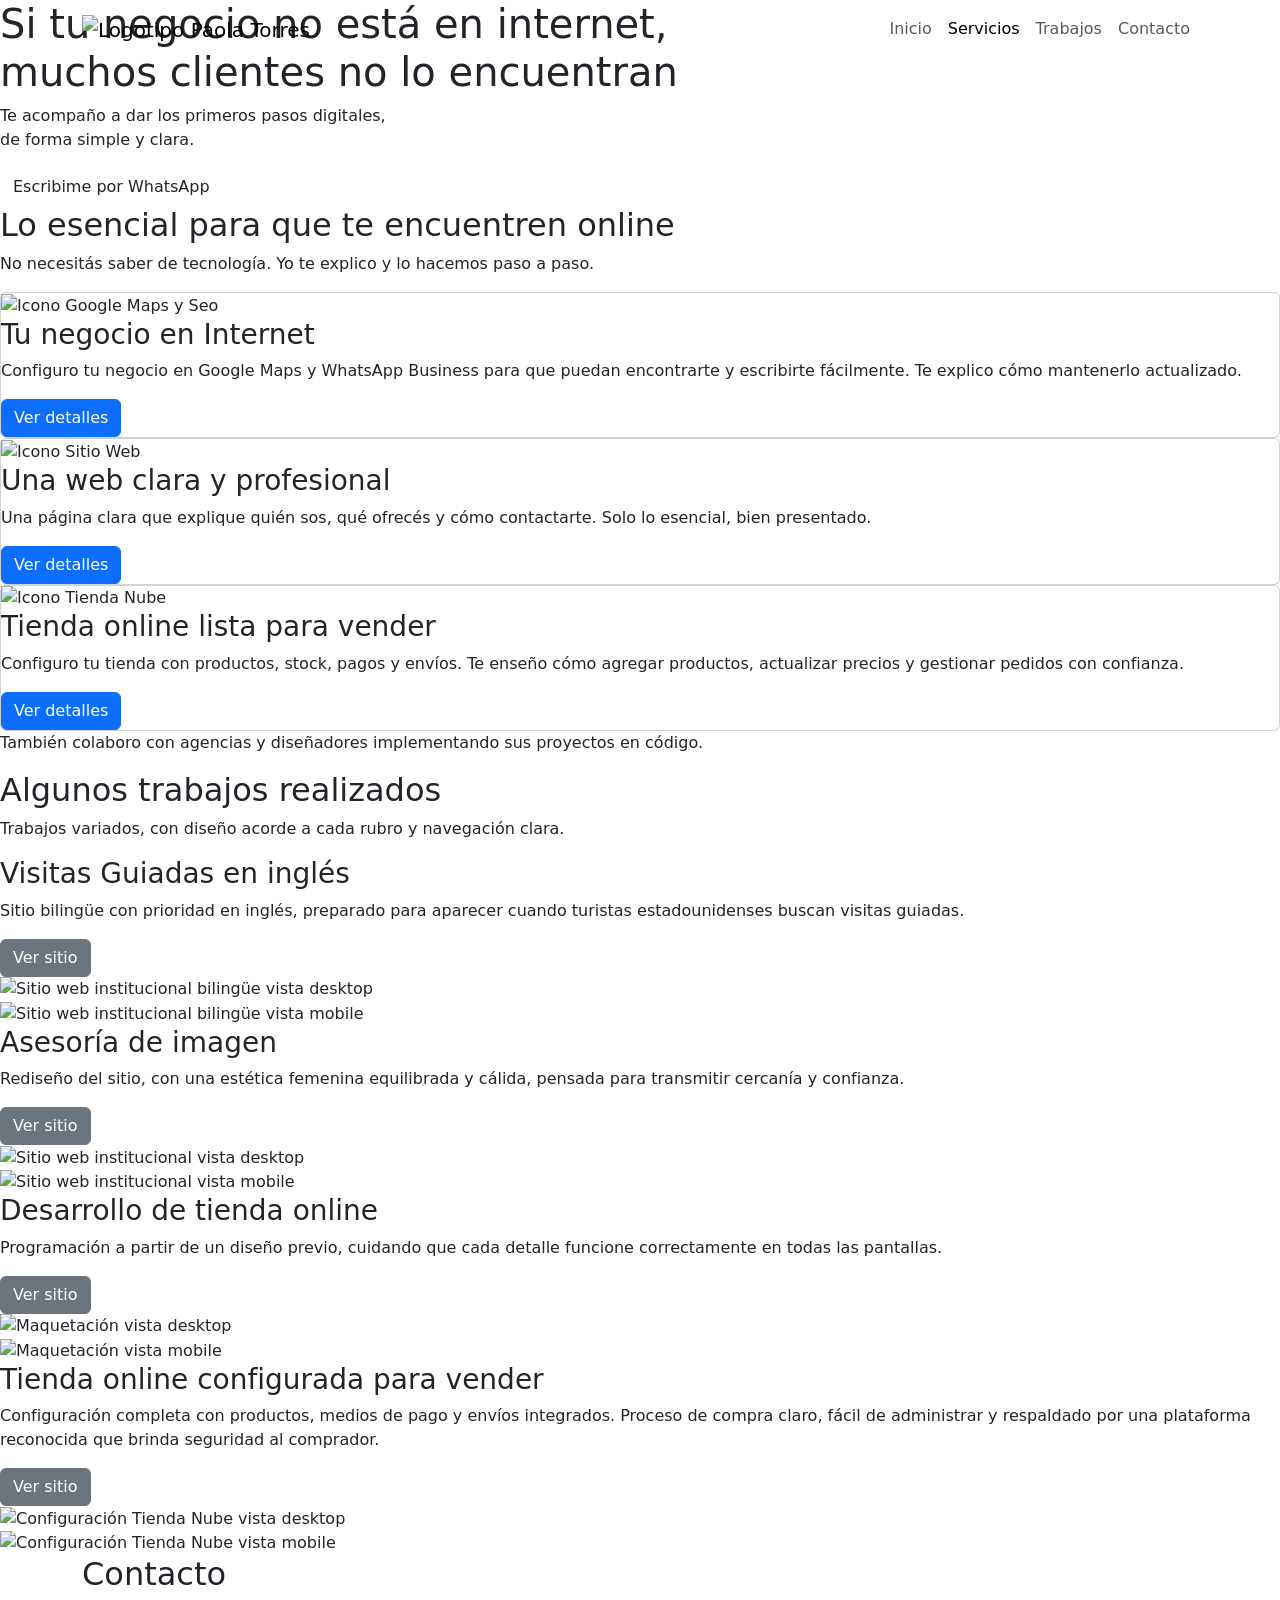
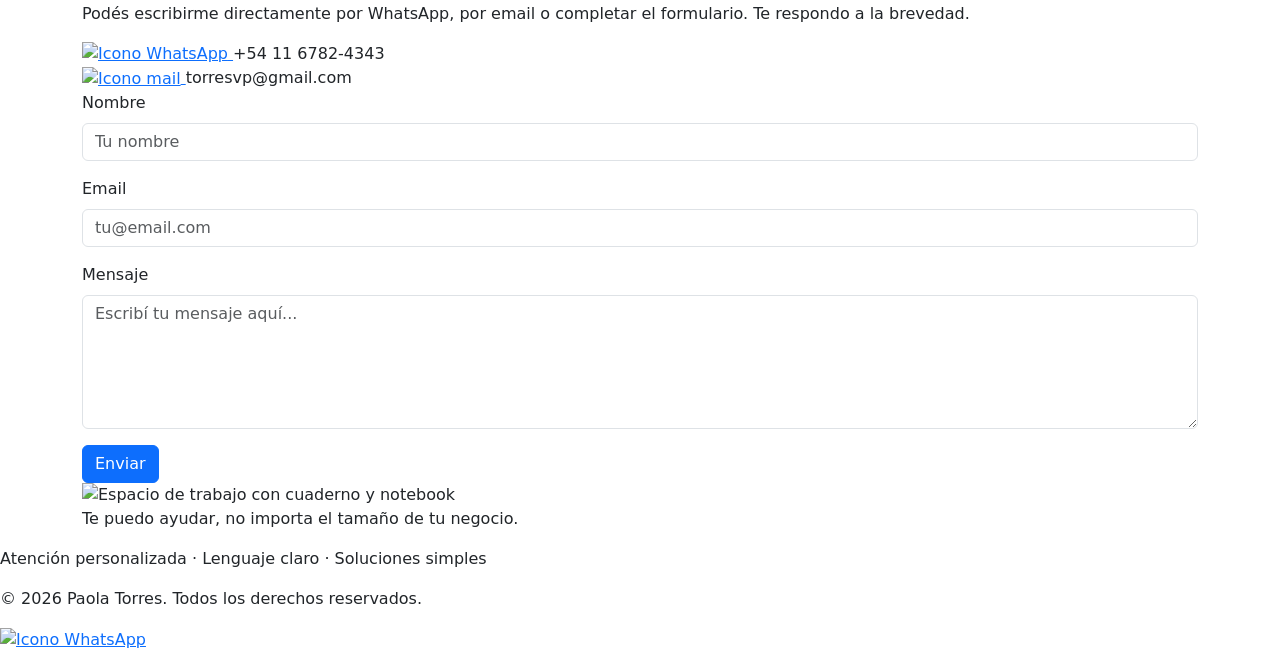
==== prototipos/index01.html @ 58202067 "responsive desktop, tablet y mobile" ====
<!DOCTYPE html>
<html lang="es">
<head>
    <meta charset="UTF-8">
    <meta name="viewport" content="width=device-width, initial-scale=1.0">

    <title>Paola Torres | Presencia digital</title>

    <!-- google fonts -->
    <link rel="preconnect" href="https://fonts.googleapis.com">
    <link rel="preconnect" href="https://fonts.gstatic.com" crossorigin>
    <link href="https://fonts.googleapis.com/css2?family=Raleway:ital,wght@0,100..900;1,100..900&display=swap" rel="stylesheet">

    <!-- Bootstrap -->
    <link href="https://cdn.jsdelivr.net/npm/bootstrap@5.3.8/dist/css/bootstrap.min.css" rel="stylesheet">

    <link rel="stylesheet" href="./css/styles01.css">
</head>
<body>

    <header class="header">

        <nav class="navbar navbar-expand-lg custom-navbar fixed-top">        

            <div class="container container-limit">
                
                <a class="navbar-brand mb-0" href="./index.html">
                    <img class="logotipo" src="./img/logo.jpeg" alt="Logotipo Paola Torres">
                </a>
                
                <button class="navbar-toggler" type="button" data-bs-toggle="collapse" data-bs-target="#navbarSupportedContent" aria-controls="navbarSupportedContent" aria-expanded="false" aria-label="Toggle navigation">
                    <span class="navbar-toggler-icon"></span>
                </button>
                
                <div class="collapse navbar-collapse" id="navbarSupportedContent">
                    <!-- ms-auto empuje a la derecha -->
                    <ul class="navbar-nav ms-auto mb-2 mb-lg-0">

                        <li class="nav-item"><a class="nav-link fw-medium" aria-current="page" href="./index.html#home">Inicio</a></li>                            
                        <li class="nav-item"><a class="nav-link fw-medium" href="./index.html#services">Servicios</a></li>
                        <li class="nav-item"><a class="nav-link fw-medium" href="./index.html#examples">Trabajos</a></li>
                        <li class="nav-item"><a class="nav-link fw-medium" href="./index.html#contact">Contacto</a></li>                    
                                                                        
                    </ul>

                </div>

            </div>
        </nav>

        <section class="hero" id="home">
        
            <div class="container-limit"> 

                <div class="hero__content">
                    <h1 class="hero__title">Si tu negocio no está en internet, <br>
                    muchos clientes no lo encuentran</h1>
                    <p class="hero__subtitle">Te acompaño a dar los primeros pasos digitales, <br>
                    de forma simple y clara. </p>
                    
                    <a 
                        href="https://wa.me/541167824343"
                        class="btn btn__hero-cta"
                        target="_blank"
                        rel="noopener noreferrer">
                        Escribime por WhatsApp
                    </a>
                </div>

            </div>
                        
        </section>

    </header>


    <main>

        <!-- SERVICIOS SERVICES -------------------------------------------------------------------->
        <section class="section services" id="services">
            
            <div class="container-limit">
                <h2 class="title">Lo esencial para que te encuentren online</h2>
                <p class="subtitle">
                No necesitás saber de tecnología. Yo te explico y lo hacemos paso a paso.
                </p>
                            

                <div class="services__grid">

                    <article class="card services__card">
                        <div class="card__content">
                            <img class="services__image" src="./img/iconoPinMap.png" alt="Icono Google Maps y Seo">


                            <h3 class="card__title">Tu negocio en Internet</h3>
                            <p class="card__text">Configuro tu negocio en Google Maps y WhatsApp Business para que puedan encontrarte y escribirte fácilmente.
                            Te explico cómo mantenerlo actualizado.</p>
                            <a href="#" class="btn btn-primary">Ver detalles</a>
                        </div>
                    </article>

                    <article class="card services__card">
                        <div class="card__content">                      
                            <img class="services__image" src="./img/iconoWebpage.png" alt="Icono Sitio Web">

                            <h3 class="card__title">Una web clara y profesional</h3>
                            <p class="card__text">Una página clara que explique quién sos, qué ofrecés y cómo contactarte.
                            Solo lo esencial, bien presentado.</p>
                            <a href="#" class="btn btn-primary">Ver detalles</a>
                        </div>
                    </article>
                             
                    <article class="card services__card">
                        <div class="card__content">
                            <img class="services__image" src="./img/iconoCarritoCompras.png" alt="Icono Tienda Nube">

                            <h3 class="card__title">Tienda online lista para vender</h3>
                            <p class="card__text">Configuro tu tienda con productos, stock, pagos y envíos.
                            Te enseño cómo agregar productos, actualizar precios y gestionar pedidos con confianza.</p>
                            <a href="#" class="btn btn-primary">Ver detalles</a>
                        </div>
                    </article>                    

                </div> <!-- fin del grid -->   

                <div>
                    <p class="microtext">
                    También colaboro con agencias y diseñadores implementando sus proyectos en código.
                    </p>
                </div>                 
            </div>

        <!-- fin section servicios -->
        </section>   

        <!-- EJEMPLOS EXAMPLES -------------------------------------------------------------------->        
        <section class="section examples" id="examples">
            <div class="container-limit">

                <h2 class="title">Algunos trabajos realizados</h2>
                <p class="subtitle">
                Trabajos variados, con diseño acorde a cada rubro y navegación clara.
                </p>                

                <!-- trabajo 1 -->
                <div class="examples__item">

                    <div class="examples__text">
                        <h3>Visitas Guiadas en inglés</h3>
                        <p>Sitio bilingüe con prioridad en inglés, preparado para aparecer cuando turistas estadounidenses buscan visitas guiadas.</p>
                        <a href="https://paolatorresmontangie.github.io/BAthematicwalkingtours/index.html" target="_blank" class="btn btn-secondary">Ver sitio</a>
                    </div>

                    <div class="examples__mockups">

                        <div class="mockup mockup--desktop">
                        <img src="./img/exampleVisitasGuiadas-desktop.jpeg" alt="Sitio web institucional bilingüe vista desktop">
                        </div>

                        <div class="mockup mockup--mobile">
                        <img src="./img/exampleVisitasGuiadas-mobile.jpeg" alt="Sitio web institucional bilingüe vista mobile">
                        </div>

                    </div>
                </div>

                <!-- trabajo 2 -->
                <div class="examples__item">

                    <div class="examples__text">
                        <h3>Asesoría de imagen</h3>
                        <p>Rediseño del sitio, con una estética femenina equilibrada y cálida, pensada para transmitir cercanía y confianza.</p>
                        <a href="https://paolatorresmontangie.github.io/Unamujerreal/" target="_blank" class="btn btn-secondary">Ver sitio</a>
                    </div>

                    <div class="examples__mockups">

                        <div class="mockup mockup--desktop">
                        <img src="./img/exampleAsesoriaImagen-desktop.jpeg" alt="Sitio web institucional vista desktop">
                        </div>

                        <div class="mockup mockup--mobile">
                        <img src="./img/exampleAsesoriaImagen-mobile.jpeg" alt="Sitio web institucional vista mobile">
                        </div>

                    </div>
                </div>


                <!-- trabajo 3 -->
                <div class="examples__item">

                    <div class="examples__text">
                        <h3>Desarrollo de tienda online</h3>
                        <p>Programación a partir de un diseño previo, cuidando que cada detalle funcione correctamente en todas las pantallas.</p>
                        <a href="https://paolatorresmontangie.github.io/Lowtian/" target="_blank" class="btn btn-secondary">Ver sitio</a>
                    </div>

                    <div class="examples__mockups">

                        <div class="mockup mockup--desktop">
                        <img src="./img/exampleLowtian-desktop.jpeg" alt="Maquetación vista desktop">
                        </div>

                        <div class="mockup mockup--mobile">
                        <img src="./img/exampleLowtian-mobile.jpeg" alt="Maquetación vista mobile">
                        </div>

                    </div>
                </div>

                <!-- trabajo 4 -->
                <div class="examples__item">

                    <div class="examples__text">
                        <h3>Tienda online configurada para vender</h3>
                        <p>Configuración completa con productos, medios de pago y envíos integrados.
                        Proceso de compra claro, fácil de administrar y respaldado por una plataforma reconocida que brinda seguridad al comprador.</p>
                        <a href="https://www.tacodereina.com.ar/" target="_blank" class="btn btn-secondary">Ver sitio</a>
                    </div>

                    <div class="examples__mockups">

                        <div class="mockup mockup--desktop">
                        <img src="./img/exampleTDR-desktop.jpeg" alt="Configuración Tienda Nube vista desktop">
                        </div>

                        <div class="mockup mockup--mobile">
                        <img src="./img/exampleTDR-mobile.jpeg" alt="Configuración Tienda Nube vista mobile">
                        </div>

                    </div>

                </div>

            </div>
            
        </section> <!-- fin section ejemplos -->   


        <!-- CONTACTO CONTACT -------------------------------------------------------------------->
        <section class="section contact" id="contact">
            
            <div class="container">
                <h2 class="title">Contacto</h2>    
                
                <p class="subtitle">
                Podés escribirme directamente por WhatsApp, por email o completar el formulario. Te respondo a la brevedad.
                </p>
                
                    <!-- datos de contacto -->
                <div class="contact__quick-contact">
                    <div class="contact__quick-line">
                        <a href="https://wa.me/541167824343" target="_blank" rel="noopener noreferrer">
                            <img class="contact__icon" src="./img/iconoWhatsapp.svg" alt="Icono WhatsApp">
                        </a>
                        <span class="contact__text">+54 11 6782-4343</span>
                    </div> 
                    <div class="contact__quick-line">
                        <a href="mailto:torresvp@gmail.com">
                            <img class="contact__icon" src="./img/iconoMail.svg" alt="Icono mail">
                        </a>
                        <span class="contact__text">torresvp@gmail.com</span>
                    </div>                    
                </div>
                      
                <div class="contact__grid">
                    <!-- Formulario -->
                    <div class="contact__form">

                        <form>
                            <!-- <legend class="visually-hidden">Formulaio de contacto</legend> -->

                            <div class="mb-3">
                                <label for="nombre" class="form-label">Nombre</label>
                                <input
                                    type="text"
                                    id="nombre"
                                    name="nombre"
                                    class="form-control"
                                    placeholder="Tu nombre"
                                    required>
                            </div>

                            <div class="mb-3">
                                <label for="email" class="form-label">Email</label>
                                <input
                                    type="email"
                                    id="email"
                                    name="email"
                                    class="form-control"
                                    placeholder="tu@email.com"
                                    required>
                            </div>                            

                            <div class="mb-3">
                                <label for="mensaje" class="form-label">Mensaje</label>
                                <textarea
                                    id="mensaje"
                                    name="mensaje"
                                    class="form-control"
                                    rows="5"
                                    placeholder="Escribí tu mensaje aquí..."
                                    required></textarea>
                            </div>

                            <button type="submit" class="btn btn-primary">Enviar</button>
                        </form>
                    
                    </div> <!-- fin de contact__form -->

                    <!-- Imagen -->
                    <div class="contact__image">
                        <img
                        src="./img/contact-aside.jpg"
                        alt="Espacio de trabajo con cuaderno y notebook"
                        >
                    </div>    
            
                </div> <!-- fin del grid -->   

                <div>
                    <p class="microtext">
                    Te puedo ayudar, no importa el tamaño de tu negocio.
                    </p>
                </div>                       
                          
                
            </div> <!-- fin container -->
                
        <!-- fin section contacto -->
        </section>

    </main>


    <footer class="site-footer">
        <div class="container-limit">
            <p class="footer-tagline">
            Atención personalizada · Lenguaje claro · Soluciones simples
            </p>

            <p class="footer-copy">
            © 2026 Paola Torres. Todos los derechos reservados.
            </p>
        </div>        
    </footer>

    <!-- boton flotante de WhatsApp -->
    <a href="https://wa.me/541167824343" target="_blank" rel="noopener noreferrer" class="whatsapp-float">
        <img class="contact__icon" src="./img/IconowhatsappFlotante.png" alt="Icono WhatsApp">
    </a>    

    <!-- Bootstrap -->
    <script src="https://cdn.jsdelivr.net/npm/bootstrap@5.3.8/dist/js/bootstrap.bundle.min.js"></script>   

    <!-- script para ancla section -->
    <script>
    document.addEventListener("DOMContentLoaded", () => {

    const sections = [
        "home",
        "services",
        "examples",
        "contact"
    ];
    const navLinks = document.querySelectorAll(".navbar-nav .nav-link");

    const options = {
        root: null,
        rootMargin: "0px 0px -60% 0px",
        threshold: 0
    };

    const observer = new IntersectionObserver((entries) => {
        entries.forEach(entry => {

        if (entry.isIntersecting) {
            const id = entry.target.getAttribute("id");

            navLinks.forEach(link => {
            const href = link.getAttribute("href");

            if (href.includes("#" + id)) {
                link.classList.add("active");
                link.setAttribute("aria-current", "page");
            } else {
                link.classList.remove("active");
                link.removeAttribute("aria-current");
            }

            });
        }
        });
    }, options);

    sections.forEach(sectionId => {
        const section = document.getElementById(sectionId);
        if (section) observer.observe(section);
    });

    });
    </script>    

</body>
</html>
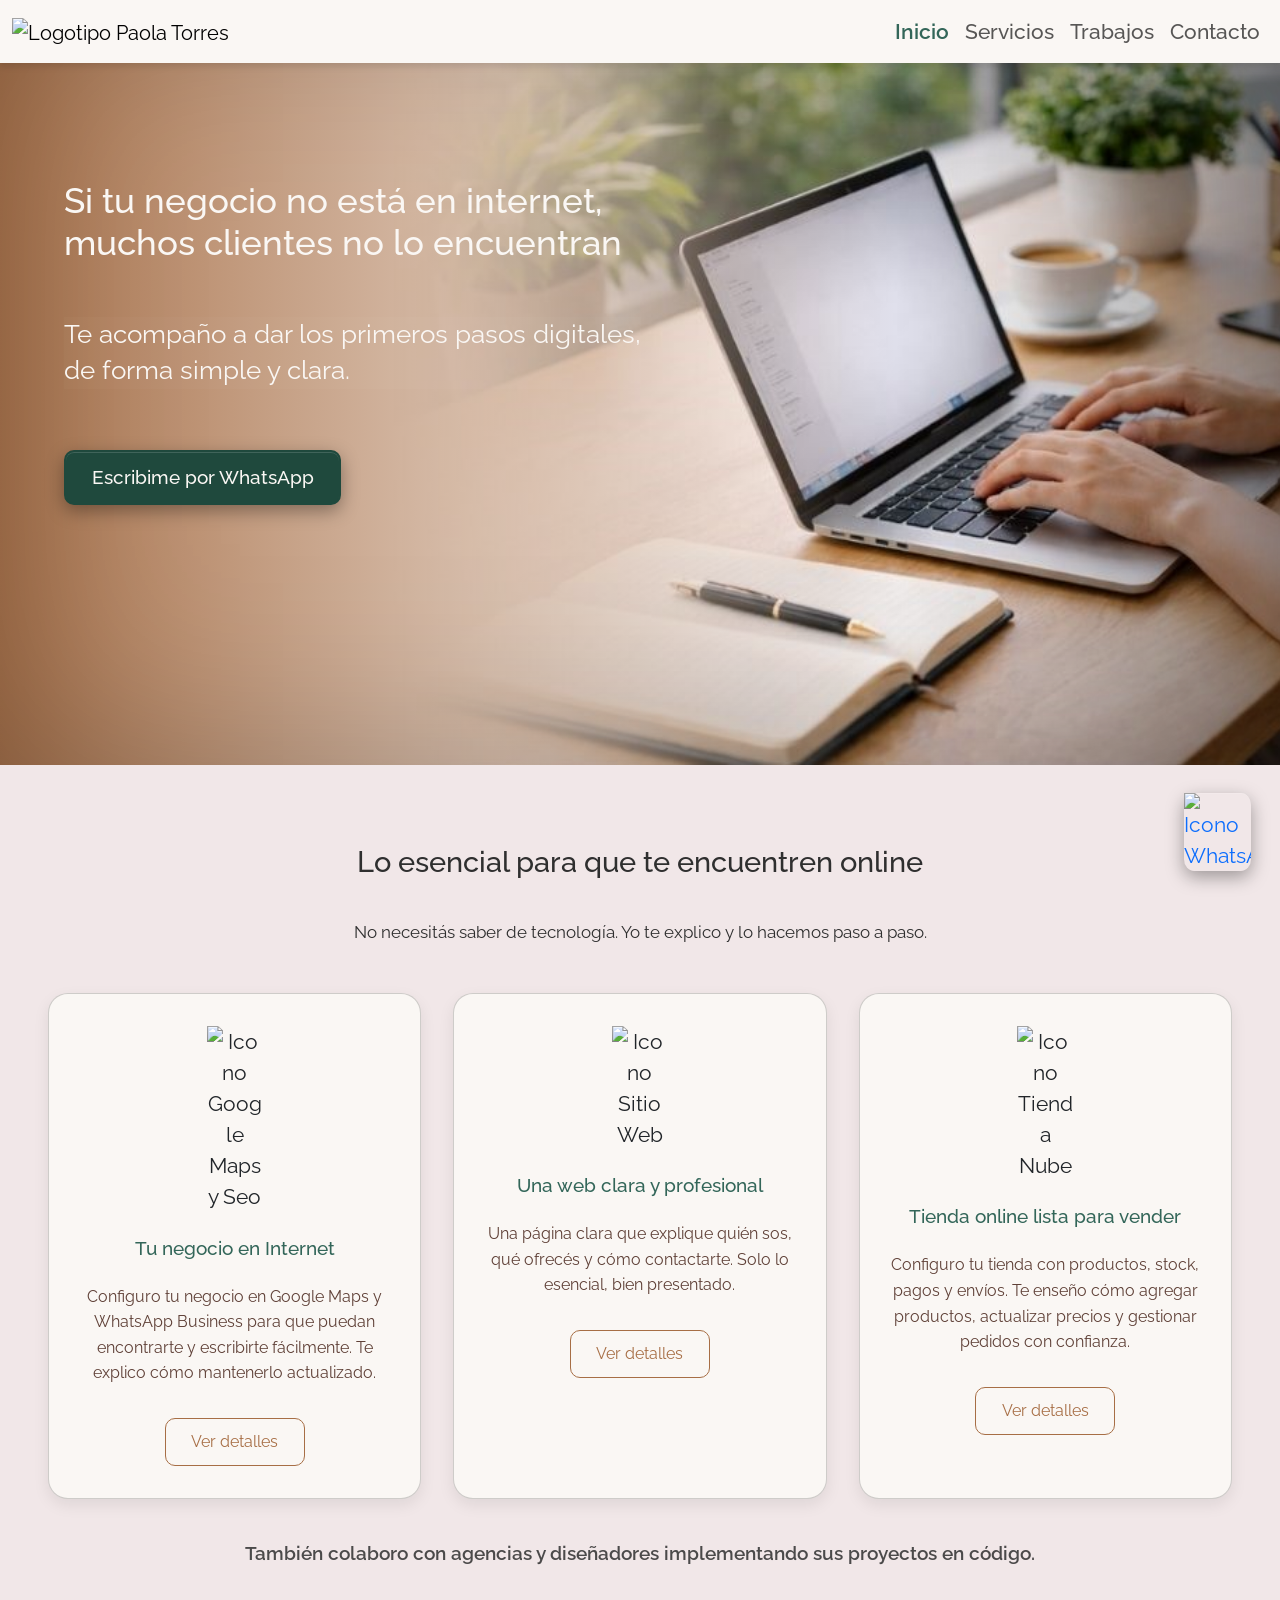
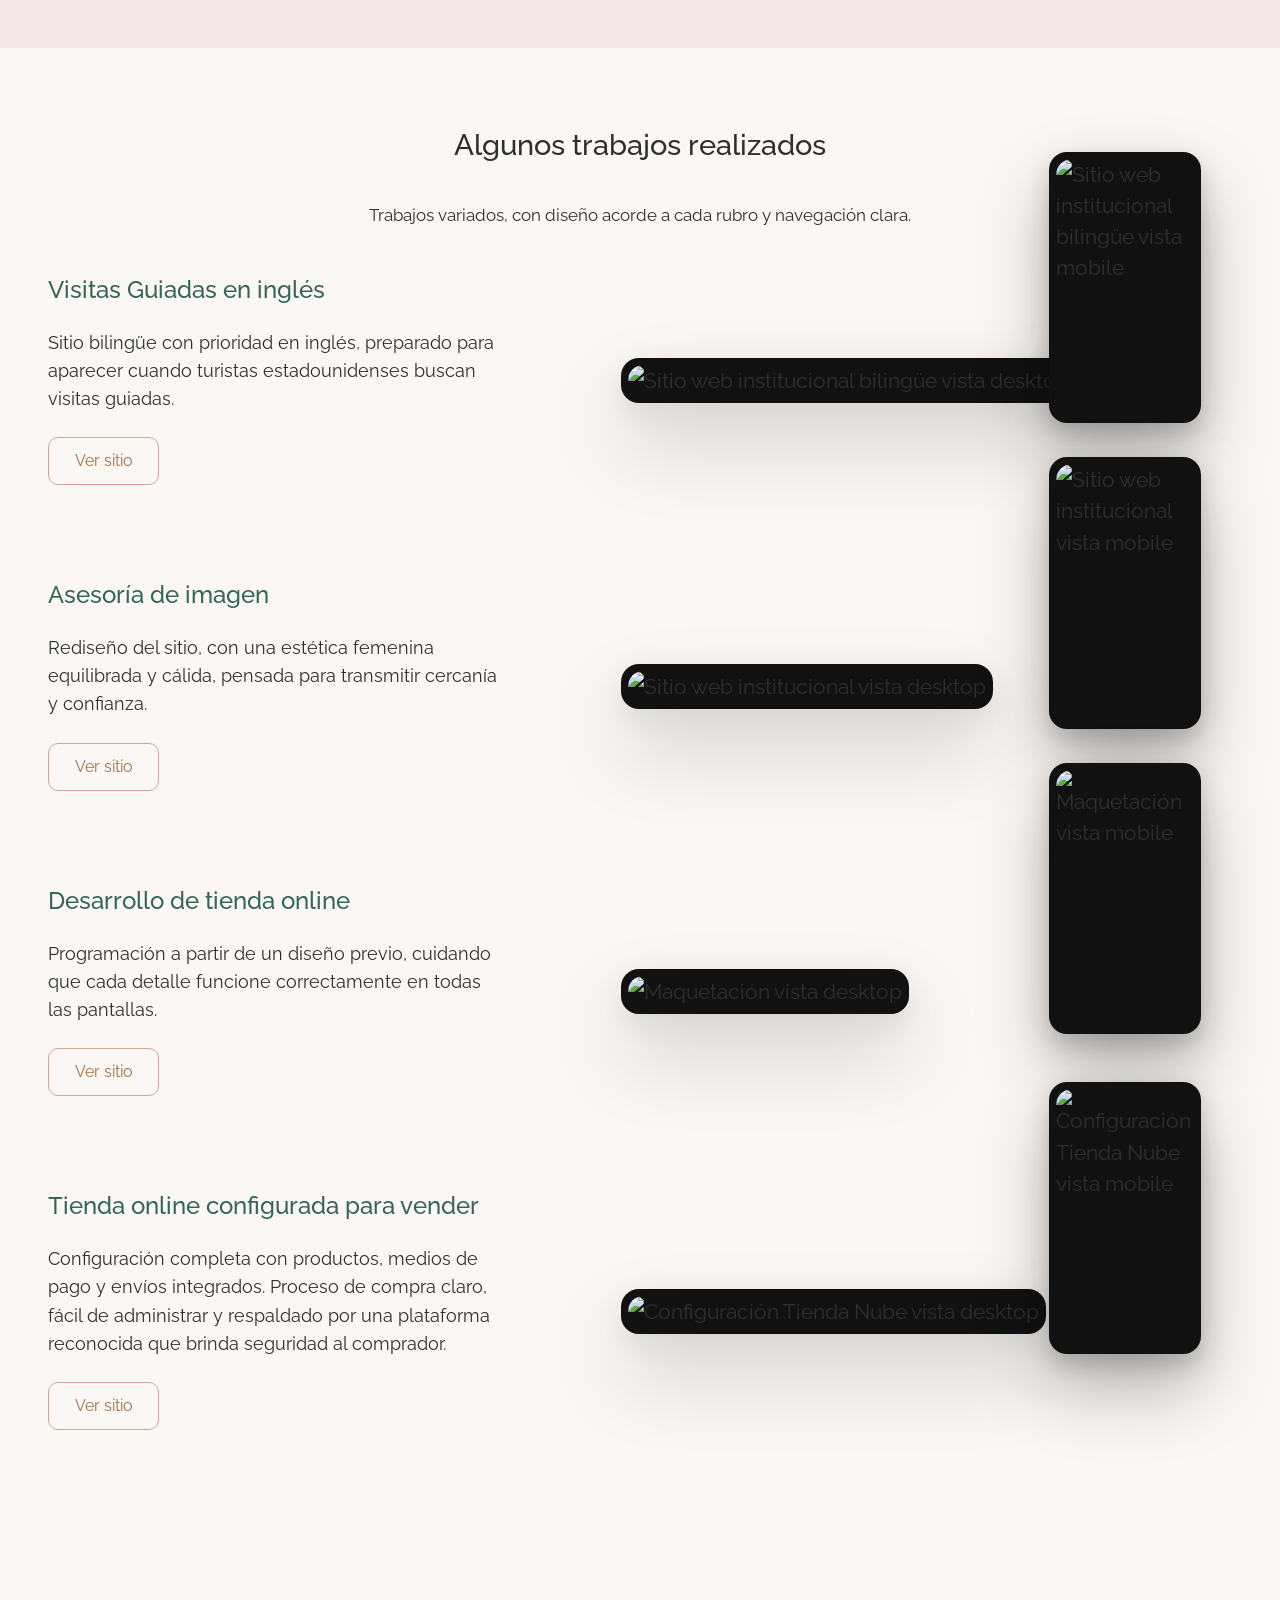
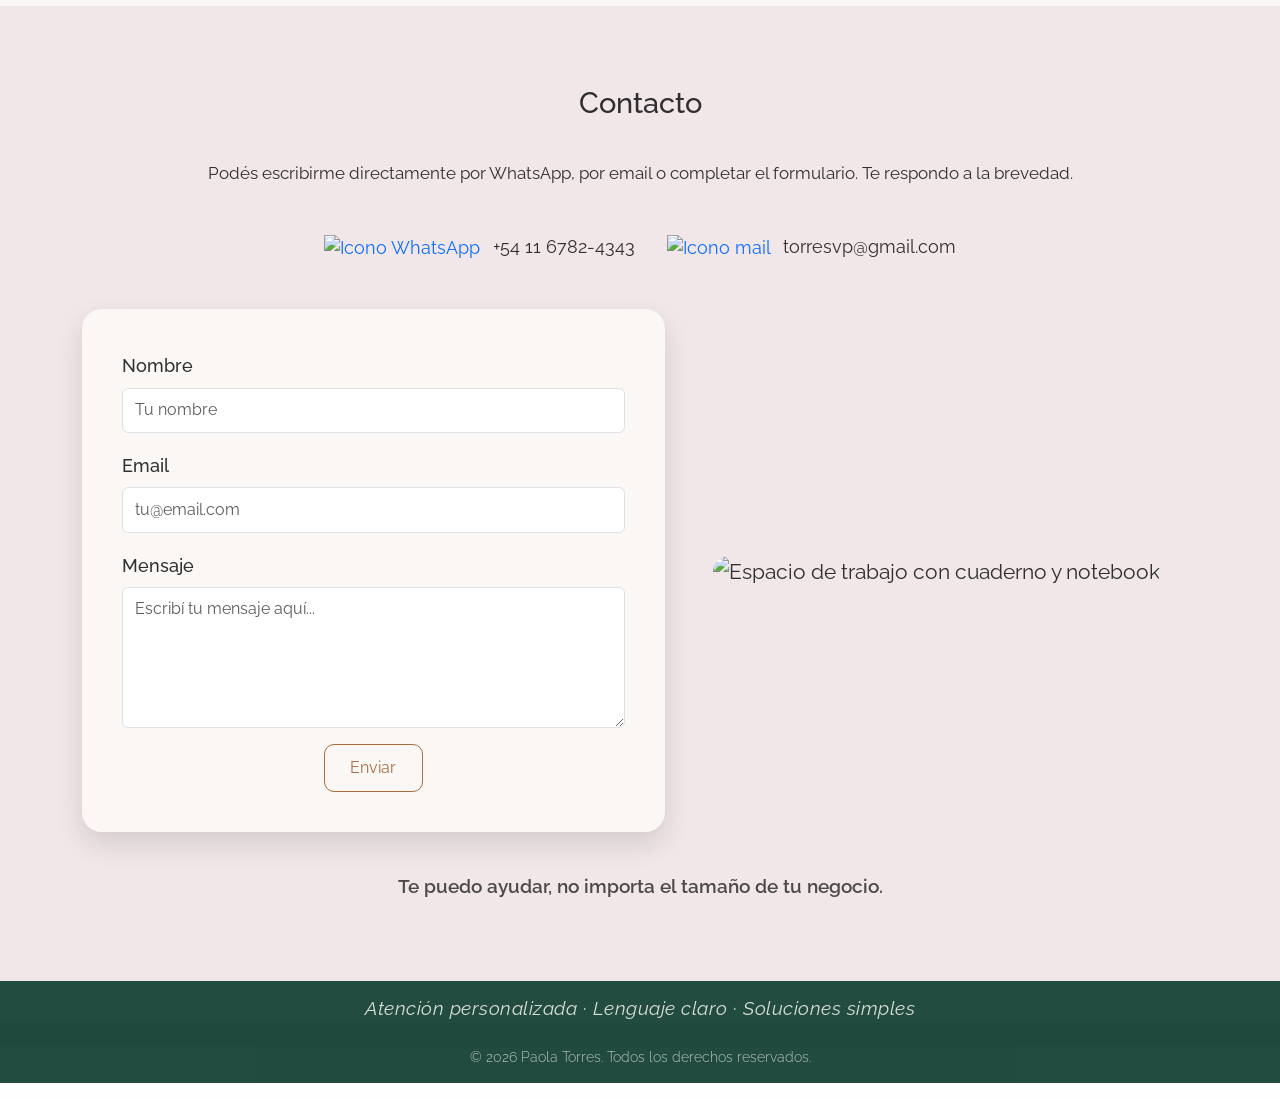
==== commit 8e53256a: "whatsapp flotante y mensajes en whatsapp y mail" ====
--- a/prototipos/index01.html
+++ b/prototipos/index01.html
@@ -14,7 +14,7 @@
     <!-- Bootstrap -->
     <link href="https://cdn.jsdelivr.net/npm/bootstrap@5.3.8/dist/css/bootstrap.min.css" rel="stylesheet">
 
-    <link rel="stylesheet" href="./css/styles01.css">
+    <link rel="stylesheet" href="./styles01.css">
 </head>
 <body>
 
--- a/prototipos/styles01.css
+++ b/prototipos/styles01.css
@@ -0,0 +1,745 @@
+/*
+verde muy oscuro (te papa green )
+#1f493d
+
+verde oscuro (verde stromboli)
+#336659
+
+marron oscuro (cape palliser)
+#a76e45
+
+marron calido (terracotta)
+#D9A38F
+
+color calido lila claro (soft peach)
+#f1e7e8 
+
+blanco marfil (ivory)
+#FAF7F4
+
+gris casi negro
+#2f2f2f
+*/
+
+/****** reset, generales y clases base *****************************************/
+* {
+  margin: 0;
+  padding: 0;
+  box-sizing: border-box;
+}
+
+body, p {
+  font-family: "Raleway", sans-serif;
+  font-size: 1.3rem;
+  font-optical-sizing: auto;
+  /* background-color: #FAF7F4; */
+  color: #2f2f2f;  
+  scroll-behavior: smooth;
+  background-color: #fffdfd05;  
+}
+
+a {
+  text-decoration: none;
+}
+
+/* elementos base -------------------------*/
+
+.section {
+  padding-top: 5rem;
+  padding-bottom: 5rem;
+  padding-left: 3rem;
+  padding-right: 3rem;
+  /* box-shadow: horizontal vertical desenfoque color */
+  /* box-shadow: 0 4px 12px #2f2f2f40; */
+}
+
+/* titulos */
+.title {
+  color: #2f2f2f;  
+  text-align: center;
+  /* font-size: 2.2rem; */
+  font-size: clamp(1.8rem, 2vw, 2.2rem);  
+  font-weight: 500;
+  padding-bottom: 2rem;
+  /* background-color: green; */
+}
+
+.subtitle {
+  /* font-size: 1.2rem; */
+  font-size: clamp(1rem, 1.3vw, 1.5rem); 
+  color: #2f2f2f; 
+  text-align: center;  
+  padding-bottom: 2rem;   
+  /* background-color: blue;      */
+}
+
+.card {
+  display: flex;
+  flex-direction: column;
+  align-items: center;  
+  border-radius: 20px;
+  text-align: center;  
+  padding-bottom: 0rem;  
+  /* box-shadow: 0 12px 28px rgba(0, 0, 0, 0.12);   */
+  box-shadow: 0 6px 16px rgba(0,0,0,0.08);
+}
+
+.card__content {
+  display: flex;
+  flex-direction: column;
+  align-items: center;
+  justify-content: flex-start;
+  flex: 1;
+  gap: 1rem;
+  padding: 2rem 1.5rem; /*alto y horizontal */
+}
+
+/* aplica estilos a todos los elementos hijos directos (o primer nivel) */
+.card__content > * {
+  /* margin-bottom: 0.8rem; */
+}
+
+.card__content > *:last-child {
+  /* margin-bottom: 0; */
+}
+
+.card__title {
+  font-size: clamp(1.2rem, 1.5vw, 1.8rem);    
+  font-weight: 500;
+  color: #336659;
+  margin-top: 0.5rem;
+}
+
+.card__text {
+  font-size: clamp(1rem, 1vw, 1.5rem);
+  /* font-size: 1.3rem; */
+  font-weight: 400;
+  line-height: 1.6;
+  /* color: #7a5248; */
+  color: #5f4037;
+  /* color: #2f2f2f; */
+}
+
+/* boton base */
+.btn {
+  font-size: clamp(1rem, 1.2vw, 1.2rem);
+  font-weight: 400;
+  text-decoration: none;
+  border-radius: 10px;
+
+  text-align: center;
+  width: auto;              /* deja que el botón tenga su tamaño natural */  
+  display: inline-block; /* en algunos botones se pisa */
+
+  padding: 0.7rem 1.6rem; /* espacio dentro del boton */
+  transition: transform 0.15s ease, box-shadow 0.15s ease;
+  box-shadow: 0 6px 18px rgba(0, 0, 0, 0.35), inset 0 1px 0 rgba(255, 255, 255, 0.15);  
+}
+
+.btn:hover {
+  background-color: #f3e4dd;
+  border: 1.5px solid #D9A38F;  
+  color: #a76e45;    
+  transform: translateY(-1px);  
+  box-shadow: 0 10px 26px rgba(0, 0, 0, 0.45), inset 0 1px 0 rgba(255, 255, 255, 0.25);
+}
+
+.btn-primary {
+  background-color: transparent;
+  border: 1.5px solid #a76e45;
+  color: #a76e45;
+  box-shadow: none;
+
+  display: block;           /* permite el margen auto */  
+  margin: 0 auto;           /* lo centra */
+}
+
+/* .btn-primary:hover {
+  background-color: #8f5e3a;
+  border-color: #a76e45;
+  color: #FAF7F4;
+} */
+
+.btn-secondary {
+  background-color: transparent;  /* sin fondo para que sea mas sutil */
+  border: 1.5px solid #D9A38F;
+  color: #a76e45;
+  box-shadow: none;  /* elimina sombra para que sea mas sutil */
+}
+
+/* .btn-primary:hover {
+  background-color: #f3e4dd;
+  border: 1.5px solid #D9A38F;  
+  color: #a76e45;  
+} */
+
+/*.btn-secondary:hover {
+  background-color: #f3e4dd;
+  border: 1.5px solid #D9A38F;  
+  color: #a76e45;  
+} */
+
+
+.microtext {
+  font-size: 1.2rem;
+  font-weight: 600;
+  color: #2f2f2f;
+  opacity: 0.85;
+  text-align: center;  
+  margin-top: 2.5rem;
+  margin-bottom: 0;
+  /* background-color: olive; */
+}
+
+
+/* header -------------------------*/
+
+/* bootstrap navbar personalizada */
+.custom-navbar {
+    background-color: #FAF7F4 !important;
+    /* background-color: rgba(250, 247, 244, 0.95);
+    backdrop-filter: blur(6px); */
+   
+    box-shadow: 0 4px 6px rgba(0, 0, 0, 0.1);
+    /* links a la derecha en hamburguesa */
+    text-align: right;
+    gap: 1rem !important;  /* espacio entre links */       
+    z-index: 2000;        
+}
+
+.custom-navbar a {
+  /* font-size: 1.2rem;
+  font-weight: 350 !important;
+  color: #2f2f2f !important; */
+}
+
+.custom-navbar a:hover {
+  color: #D9A38F !important;
+}
+
+/* link activo navbar */
+.custom-navbar .nav-link[aria-current=page] {
+  color: #336659 !important;
+  font-weight: 600 !important;
+}
+
+.custom-navbar .navbar-brand {
+  margin: 0 !important;
+  padding: 0 !important;
+}
+
+.logotipo {
+  width: clamp(8rem, 30vh, 15rem);
+  /* max-width: 75%; */
+  /* min-width: 3rem; */
+  height: auto;
+}
+
+/* header -----------------------------------------------------------*/
+
+.header {   
+  background:
+    linear-gradient(to left, rgba(0,0,0,0.35), transparent 30%),
+    linear-gradient(90deg, rgba(167,110,69,0.95) 0%, rgba(167,110,69,0) 70%),
+    url("../img/heroBackgroud.jpg");
+
+  background-size:
+    100% 100%,   /* gradiente derecha */
+    100% 100%,   /* gradiente izquierda */
+    cover;       /* imagen */
+
+  background-position:
+    center,
+    center,
+    center;
+
+  background-repeat:
+    no-repeat,
+    no-repeat,
+    no-repeat;
+    
+    box-shadow: inset 0 0 200px rgba(0,0,0,0.25);       
+
+    height: clamp(600px, 85vh, 900px);
+}
+
+.hero {
+  /* background-color: red; */
+}
+
+/* contenedor con ancho limitado */
+.container-limit {
+  max-width: 1600px;
+  margin: 0 auto;  
+}
+
+.hero__content {
+  display: flex;
+  flex-direction: column;
+  align-items: flex-start;
+
+  min-height: 100vh;
+  width: 100%;  
+
+  padding-top: clamp(9rem, 20vh, 12rem); 
+  padding-left: clamp(4rem, 5vw, 6rem); 
+  gap: clamp(2rem, 5vh, 4rem);  
+}
+
+.hero__title {
+  font-size: clamp(2.2rem, 2.5vw, 3.2rem);
+  font-weight: 500;
+  line-height: 1.2;
+  color: #FAF7F4;
+  max-width: 50%;
+}
+
+.hero__subtitle {  
+  font-size: clamp(1.6rem, 1.8vw, 1.8rem);
+  font-weight: 400;
+  line-height: 1.4;  
+  color: #FAF7F4; 
+  max-width: 50%;  
+}
+
+.btn__hero-cta {
+  font-size: clamp(1.2rem, 1.5vw, 1.4rem);
+  font-weight: 500;
+  background-color: #1f493d;
+  border: 2px solid #1f493d;  
+  color: #FAF7F4;   
+}
+
+.btn__hero-cta:hover {
+  background-color:#336659;
+  color: #FAF7F4;
+}
+
+
+/* section seccion servicios -------------------------*/
+
+.services {
+  background-color: #f1e7e8;
+}
+
+.services__grid {
+  display: grid;
+  grid-template-columns: repeat(auto-fit, minmax(280px, 1fr));
+  gap: 2rem;
+}
+
+/*  card servicios */
+.services__card {
+  background-color: #faf7f4;
+  /* border-top: 4px solid #336659; */
+}
+
+.services__image {
+  width: 3.5rem;
+  margin: 0rem;
+  /* padding-bottom: 1rem; */
+}
+
+/* section ejemplos / examples --------------*/
+
+.examples {
+  background-color: #faf7f4;
+}
+
+.examples__item {
+  display: grid;
+  grid-template-columns: 1fr 1.2fr;
+  gap: 4rem;
+  align-items: center;
+  margin-bottom: 6rem;
+}
+
+.examples__text h3 {
+  font-size: 1.5rem;
+  font-weight: 500;
+  color: #336659;
+  margin-bottom: 1.5rem;
+}
+
+.examples__text p {
+  font-size: 1.1rem;
+  font-weight: 400;
+  line-height: 1.6;
+  color: #2f2f2f;
+  margin-bottom: 1.5rem;
+  max-width: 90%;
+}
+
+/* contenedor mockups */
+.examples__mockups {
+  position: relative;
+
+  display: flex;
+  align-items: flex-end;
+}
+
+/* base mockup */
+.mockup {
+  overflow: hidden;
+  background: transparent;
+}
+
+/* desktop */
+.mockup--desktop {
+  border-radius: 18px;
+  padding: 6px;
+
+  /* overflow: hidden; */
+  
+  background-color: #111;
+  border: 1.5px solid rgba(0,0,0,0.08);
+  box-shadow:
+    0 40px 80px rgba(0,0,0,0.18),
+    0 10px 30px rgba(0,0,0,0.08);  
+
+  z-index: 1;    
+}
+
+.mockup--desktop img {
+  border-radius: 18px;
+  width: 100%;  
+  height: 100%;
+  object-fit: cover;
+  display: block;  
+}
+
+/* mobile superpuesto */
+.mockup--mobile {
+  position: absolute;
+  right: 5%;
+  bottom: -20px;
+  border-radius: 18px;
+
+  padding: 6px;
+  aspect-ratio: 9 / 16;
+  width: 25%;  
+  
+  background-color: #111;
+  border: 1.5px solid rgba(0,0,0,0.08);
+  box-shadow:
+    0 35px 70px rgba(0,0,0,0.28),
+   0 10px 25px rgba(0,0,0,0.18);
+
+  z-index: 2;
+}
+
+.mockup--mobile img {
+  width: 100%;
+  height: 100%;
+  object-fit: cover;
+  border-radius: 16px;
+}
+
+/* seccion contacto -------------------------*/
+
+/* section contacto */
+.contact {
+  background-color: #f1e7e8;  
+}
+
+.contact__grid {
+  display: grid;
+  grid-template-columns: 1.2fr 1fr;
+  gap: 3rem;
+  align-items: center;
+  margin-top: 3rem;
+  /* background-color: brown;   */
+}
+
+/* contacto rápido — iconos y texto */
+.contact__quick-contact {
+  display: flex; 
+  flex-direction: row;
+  justify-content: center;
+  align-items: center;
+  gap: 2rem;
+  margin-bottom: 1.8rem;  
+}
+
+.contact__quick-line {
+  display: flex;
+  align-items: center;
+  gap: 0.8rem;
+  font-size: 1.1rem;
+}
+
+.contact__icon {
+  width: 1.8rem;
+  height: auto;
+}
+
+.contact__image img {
+  width: 80%;
+  height: auto;
+  max-height: none;
+  border-radius: 20px;
+  object-fit: cover;   
+}
+
+.contact__text {
+  font-size: 1.1rem;
+  font-weight: 400;
+  color: #2f2f2f;
+} 
+
+.contact__quick-line:hover .contact__icon {
+  transform: scale(1.05);
+  transition: transform 0.2s ease;
+}
+
+.contact__form {
+  background-color: #FAF7F4;
+  padding: 2.5rem;
+  border-radius: 20px;
+  box-shadow: 0 12px 28px rgba(0,0,0,0.12);
+}
+
+.contact__form .form-label {
+  font-size: 1.1rem;
+  font-weight: 500;
+}
+
+.contact__form .form-control {
+  font-size: 1rem;
+  padding: 0.6rem 0.75rem;
+}
+
+/* fin main *********************************************/
+/****** footer  *****************************************/
+.site-footer {
+  background-color: #1f493d;
+}
+
+.footer-tagline {
+  color: #FAF7F4;
+  font-size: 1.2rem;
+  font-weight: 400; 
+  font-style: italic;
+  letter-spacing: 0.5px;  
+  opacity: 0.85;
+
+  text-align: center;
+  margin-bottom: 1.5rem;
+  padding-top: 0.8rem;  
+
+  /* linea superior divisoria */
+  /* border-top: 1px solid rgba(250,247,244,0.5); */
+}
+
+.footer-copy {
+  color: #FAF7F4;
+  font-size: 0.85rem;
+  font-weight: 300;
+  opacity: 0.7;
+  text-align: center;
+  padding-bottom: 1rem;  
+}
+
+.whatsapp-float {
+  position: fixed;
+  bottom: 1.8rem;
+  right: 1.8rem;
+  width: 4.2rem;
+  height: auto;
+  z-index: 1000;
+  cursor: pointer;
+
+  box-shadow: 5px 10px 30px rgba(0, 0, 0, 0.650);  
+  border-radius: 15%;
+  /* transition: transform 0.2s ease, box-shadow 0.2s ease; */
+    box-shadow: 0 6px 18px rgba(0, 0, 0, 0.35), inset 0 1px 0 rgba(255, 255, 255, 0.15);  
+}
+
+.whatsapp-float img {
+  width: 100%;
+  height: auto;
+  display: block;
+}
+
+.whatsapp-float:hover {
+  transform: scale(1.1);
+  box-shadow: 5px 10px 30px rgba(0, 0, 0, 0.800);  
+}
+
+ 
+/****** fin footer  *****************************************/
+
+
+
+/* PANTALLAS MUY GRANDES ***************************************/
+@media (min-width: 2400px) {
+  .header {
+    background:
+      /* sombra derecha */
+      linear-gradient(to left, rgba(0,0,0,0.45), rgba(0,0,0,0) 35%),
+
+      /* degradé izquierdo más profundo */
+      linear-gradient(
+        90deg,
+        rgba(120,75,45,1) 0%,
+        rgba(167,110,69,0.95) 25%,
+        rgba(167,110,69,0.6) 50%,
+        rgba(167,110,69,0) 75%
+      ),
+
+      url("../img/heroBackgroud.jpg");
+
+    background-size: 100% 100%, 100% 100%, cover;
+    background-repeat: no-repeat, no-repeat, no-repeat;
+    background-position: center, center, center;
+  }
+}
+
+
+/* RESPONSIVE TABLET ***************************************/
+@media (max-width: 768px) {
+
+  body, p, .card__text {
+    font-size: 1.2rem;
+  }
+
+  /* acomodo la imagen */
+  .header {
+    background-position-x: 60%;
+  }
+
+  .hero__title {
+    font-size: 2.3rem;
+  }
+
+  .hero__subtitle {
+    font-size: 1.05rem;
+  }
+
+  /* bootstrap navbar personalizada MEDIAQUERY ------------------- */  
+  .custom-navbar a {
+    font-size: 1em !important;
+    font-weight: 450 !important;
+  }
+
+    /* navbar hamburguesa desplegada con blur */
+    .navbar-collapse {
+        position: absolute;
+        top: 100%;
+        left: 0;
+        width: 100%;
+        /* ivory con transparencia */
+        background-color: rgba(250, 247, 244, 0.75);
+        backdrop-filter: blur(12px);
+        -webkit-backdrop-filter: blur(12px); /* Safari */
+        padding: 1rem;
+    }
+
+    .navbar-nav {
+        gap: 0.5rem !important;  /* espacio entre links */
+    }  
+
+  .title {
+    font-size: 1.9rem;
+  }
+
+  /* examples ejemplos examples - solo dejo desktop y escondo screenshot de celular */
+  .examples__item {
+    grid-template-columns: 1fr;
+    text-align: center;
+  }
+
+  .examples__mockups {
+    justify-content: center;
+  }
+
+  .mockup--desktop {
+    width: 100%;
+  }
+
+  .mockup--mobile {
+    display: none; /* ocultamos mobile mockup para que no recargue */
+  }
+
+
+
+  /* grilla de contacto la pasa una columna */
+  .contact__grid {
+    grid-template-columns: 1fr;
+  }
+
+  .contact__quick-contact {
+    flex-direction: column;
+    gap: 1.2rem;
+  }
+  .contact__icon {
+    width: 2.2rem;
+  }  
+
+  /* desaparece la imagen de la seccion contacto */
+  .contact__image {
+    display: none;
+  }  
+
+  .card__title {
+    font-size: 1.4rem;
+  }  
+
+  .card__text {
+    font-size: 1.2rem;
+  }  
+
+  .btn {
+    font-size: 1.1rem;
+  }  
+
+  /* link del footer pasan a columna */
+  /* .footer-links {
+    display: flex;
+    flex-direction: column;
+    list-style: none;
+    gap: 0.5rem;
+  }  */
+
+}
+
+
+/* RESPONSIVE MOBILE ***************************************/
+@media (max-width: 390px) {
+
+  body, p, .card__text {
+    font-size: 1rem;
+  }
+
+  .hero__title {
+    /* achico el font-size y agrando espacio para el texto */
+    font-size: 1.8rem;
+    max-width: 70%;
+  }
+ 
+  .btn__hero-cta {
+    /* achico el font-size */
+    font-size: 0.8rem;
+  }
+
+  .title {
+    font-size: 1.6rem;
+  }
+  
+  .card__title {
+    font-size: 1.3rem;
+  }  
+
+  .card__text {
+    font-size: 1.1rem;
+  }  
+
+  .btn {
+    font-size: 1rem;
+  }    
+
+  .footer-tagline {
+    font-size: 1rem;
+  }
+
+}
